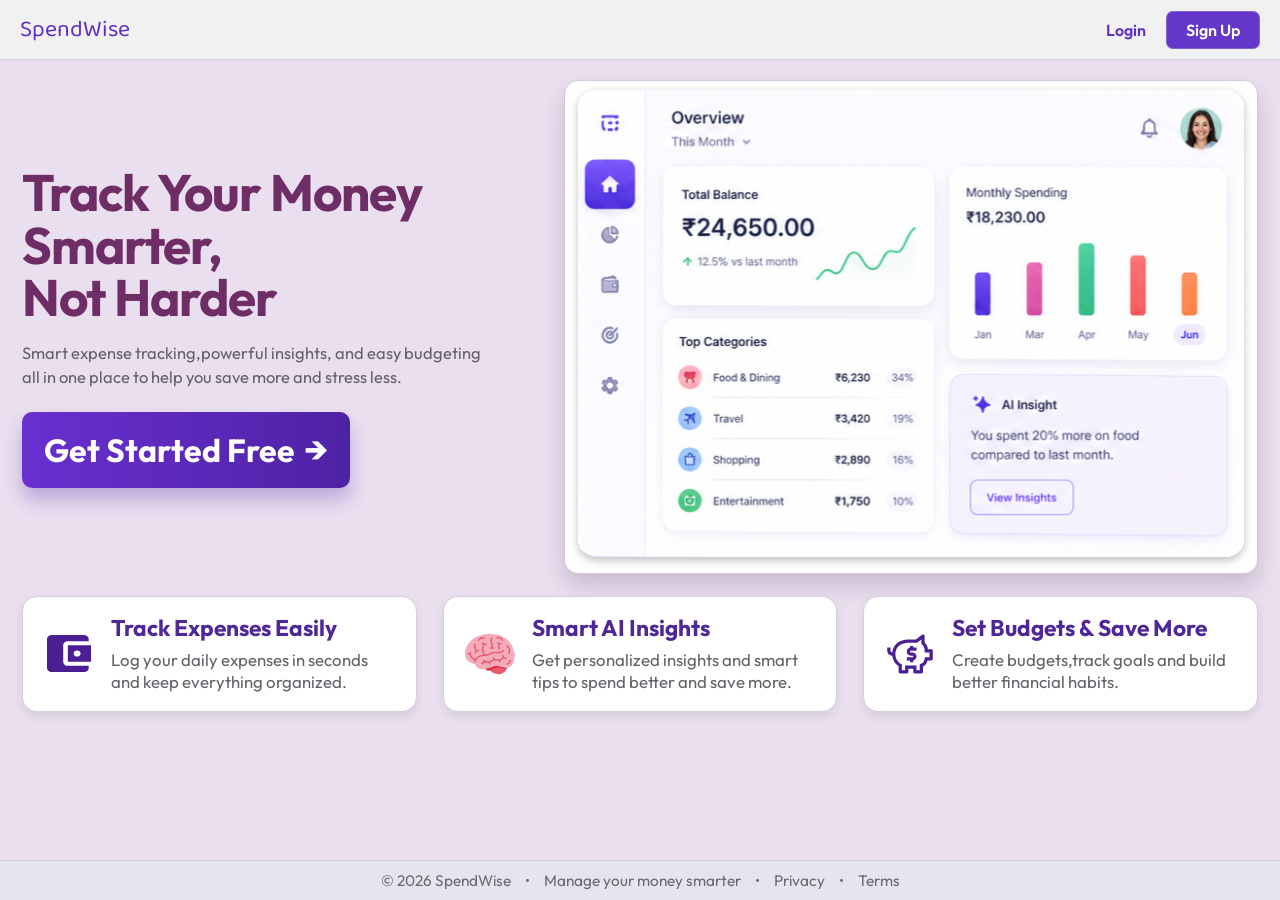
==== index.html @ 55116569 "first" ====
<!DOCTYPE html>
<html lang="en">
<head>
  <meta charset="UTF-8" />
  <meta name="viewport" content="width=device-width, initial-scale=1.0" />
  <title>SpendWise Landing</title>
  <link rel="preconnect" href="https://fonts.googleapis.com" />
  <link rel="preconnect" href="https://fonts.gstatic.com" crossorigin />
  <link href="https://fonts.googleapis.com/css2?family=Outfit:wght@400;500;600;700;800&family=Baloo+2:wght@700;800&display=swap" rel="stylesheet" />
  <link rel="stylesheet" href="styles.css" />
</head>
<body>
  <div class="page-shell">
    <header class="topbar">
      <div class="brand">SpendWise</div>
      <nav class="auth-links" aria-label="Authentication">
        <a href="login.html" class="login">Login</a>
        <a href="signup.html" class="signup">Sign Up</a>
      </nav>
    </header>

    <main>
      <section class="hero" aria-label="Hero section">
        <div class="hero-copy">
          <h1>Track Your Money Smarter,<br />Not Harder</h1>
          <p>
            Smart expense tracking,powerful insights, and easy
            budgeting all in one place to help you save more and stress less.
          </p>
          <a href="login.html" class="cta">Get Started Free <span aria-hidden="true">→</span></a>
        </div>

        <div class="hero-visual" aria-label="Dashboard preview card">
          <img
            src="assets/ChatGPT%20Image%20Apr%2026,%202026,%2012_38_25%20AM%202.svg"
            alt="Expense dashboard preview"
          />
        </div>
      </section>

      <section class="feature-row" aria-label="Core features">
        <article class="feature-card">
          <div class="icon-wrap icon-wallet">
            <img src="assets/Vector%20(2).svg" alt="Wallet icon" />
          </div>
          <div>
            <h3>Track Expenses Easily</h3>
            <p>Log your daily expenses in seconds and keep everything organized.</p>
          </div>
        </article>

        <article class="feature-card">
          <div class="icon-wrap icon-brain">
            <img src="assets/twemoji_brain.svg" alt="Brain icon" />
          </div>
          <div>
            <h3>Smart AI Insights</h3>
            <p>Get personalized insights and smart tips to spend better and save more.</p>
          </div>
        </article>

        <article class="feature-card">
          <div class="icon-wrap icon-piggy">
            <img src="assets/carbon_piggy-bank.svg" alt="Piggy bank icon" />
          </div>
          <div>
            <h3>Set Budgets &amp; Save More</h3>
            <p>Create budgets,track goals and build better financial habits.</p>
          </div>
        </article>
      </section>
    </main>

    <footer class="footer">
      <p>© 2026 SpendWise</p>
      <span>•</span>
      <p>Manage your money smarter</p>
      <span>•</span>
      <a href="#">Privacy</a>
      <span>•</span>
      <a href="#">Terms</a>
    </footer>
  </div>
</body>
</html>
---- styles.css ----
:root {
  --bg-dark: #1c1b1e;
  --shell-bg: #e9dfef;
  --card-bg: #ffffff;
  --ink-strong: #6f2d66;
  --ink-body: #655f68;
  --primary: #5520b1;
  --primary-deep: #47208f;
  --border-soft: #d6cede;
}

* {
  box-sizing: border-box;
}

html,
body {
  width: 100%;
  min-height: 100%;
}

body {
  margin: 0;
  min-height: 100vh;
  background:
    radial-gradient(circle at 20% 10%, #2a292d 0%, #1d1b1f 55%),
    linear-gradient(130deg, #2b2a2f 0%, #19181c 100%);
  font-family: "Outfit", sans-serif;
  color: var(--ink-body);
  padding: 0;
}

.page-shell {
  width: 100%;
  min-height: 100vh;
  background: var(--shell-bg);
  border: 0;
  border-radius: 0;
  box-shadow: none;
  overflow: hidden;
  animation: fade-in 560ms ease-out;
  display: flex;
  flex-direction: column;
}

.topbar {
  height: 60px;
  background: #f1f1f1;
  padding: 0 20px;
  border-bottom: 1px solid var(--border-soft);
  display: flex;
  align-items: center;
  justify-content: space-between;
}

.brand {
  font-family: "Baloo 2", system-ui;
  font-size: 1.45rem;
  color: #5e2fc8;
  line-height: 1;
}

.auth-links {
  display: flex;
  align-items: center;
  gap: 20px;
  font-weight: 600;
}

.auth-links .login {
  color: #5f30ca;
  text-decoration: none;
}

.auth-links .signup {
  color: #fff;
  background: #6436ca;
  border-radius: 7px;
  padding: 9px 20px;
  text-decoration: none;
  box-shadow: inset 0 0 0 1px rgba(255, 255, 255, 0.22);
}

main {
  padding: 20px 22px 8px;
  flex: 1;
}

.hero {
  display: grid;
  grid-template-columns: 1fr minmax(400px, 1.35fr);
  gap: 28px;
  align-items: center;
}

.hero-copy h1 {
  font-size: clamp(2rem, 4vw, 3.4rem);
  color: var(--ink-strong);
  line-height: 1.03;
  letter-spacing: -0.02em;
  margin: 0;
}

.hero-copy p {
  max-width: 460px;
  margin: 18px 0 22px;
  font-size: 1.03rem;
  line-height: 1.45;
}

.cta {
  display: inline-flex;
  align-items: center;
  gap: 10px;
  min-width: 220px;
  justify-content: center;
  padding: 18px 22px;
  border-radius: 10px;
  background: linear-gradient(90deg, #6830d0, #4f22a4);
  color: #fff;
  text-decoration: none;
  font-weight: 700;
  font-size: 2rem;
  box-shadow: 0 12px 18px rgba(82, 33, 169, 0.28);
  transition: transform 180ms ease, box-shadow 180ms ease;
}

.cta:hover {
  transform: translateY(-2px);
  box-shadow: 0 16px 24px rgba(74, 30, 152, 0.3);
}

.cta span {
  font-size: 2.15rem;
  line-height: 1;
}

.hero-visual {
  background: #fff;
  border: 1px solid #d2cadc;
  border-radius: 14px;
  padding: 4px;
  box-shadow: 0 12px 22px rgba(24, 10, 41, 0.16);
}

.hero-visual img {
  display: block;
  width: 100%;
  height: auto;
  border-radius: 10px;
}

.feature-row {
  display: grid;
  grid-template-columns: repeat(3, minmax(0, 1fr));
  gap: 26px;
  margin: 22px 0 20px;
}

.feature-card {
  background: var(--card-bg);
  border: 1px solid #d7cedf;
  border-radius: 15px;
  padding: 18px;
  box-shadow: 0 5px 10px rgba(14, 6, 25, 0.08);
  display: grid;
  grid-template-columns: auto 1fr;
  gap: 14px;
  align-items: center;
}

.icon-wrap {
  width: 56px;
  height: 56px;
  display: grid;
  place-items: center;
}

.icon-wallet img {
  width: 44px;
}

.icon-brain img {
  width: 52px;
}

.icon-piggy img {
  width: 52px;
}

.feature-card h3 {
  margin: 0 0 8px;
  color: #4f2798;
  font-size: 1.42rem;
  line-height: 1.15;
}

.feature-card p {
  margin: 0;
  font-size: 1.05rem;
  line-height: 1.3;
}

.footer {
  border-top: 1px solid var(--border-soft);
  background: #e5e6ed;
  color: #6c6974;
  display: flex;
  justify-content: center;
  align-items: center;
  gap: 14px;
  flex-wrap: wrap;
  padding: 10px 16px;
  font-size: 0.96rem;
}

.footer p {
  margin: 0;
}

.footer a {
  color: inherit;
  text-decoration: none;
}

@keyframes fade-in {
  from {
    transform: translateY(8px);
    opacity: 0;
  }

  to {
    transform: translateY(0);
    opacity: 1;
  }
}

@media (max-width: 1120px) {
  .hero {
    grid-template-columns: 1fr;
    gap: 20px;
  }

  .hero-copy p {
    max-width: none;
  }

  .hero-visual {
    max-width: 820px;
  }

  .feature-row {
    grid-template-columns: 1fr;
  }
}

@media (max-width: 620px) {
  .topbar {
    padding: 0 12px;
  }

  .auth-links {
    gap: 10px;
  }

  .auth-links .signup {
    padding: 8px 14px;
  }

  main {
    padding: 16px 14px 6px;
  }

  .cta {
    width: 100%;
    font-size: 1.65rem;
    padding: 16px;
  }

  .feature-card {
    padding: 14px;
  }

  .feature-card h3 {
    font-size: 1.25rem;
  }

  .feature-card p {
    font-size: 0.98rem;
  }

  .footer {
    gap: 8px;
    font-size: 0.85rem;
    padding: 8px 10px;
  }
}
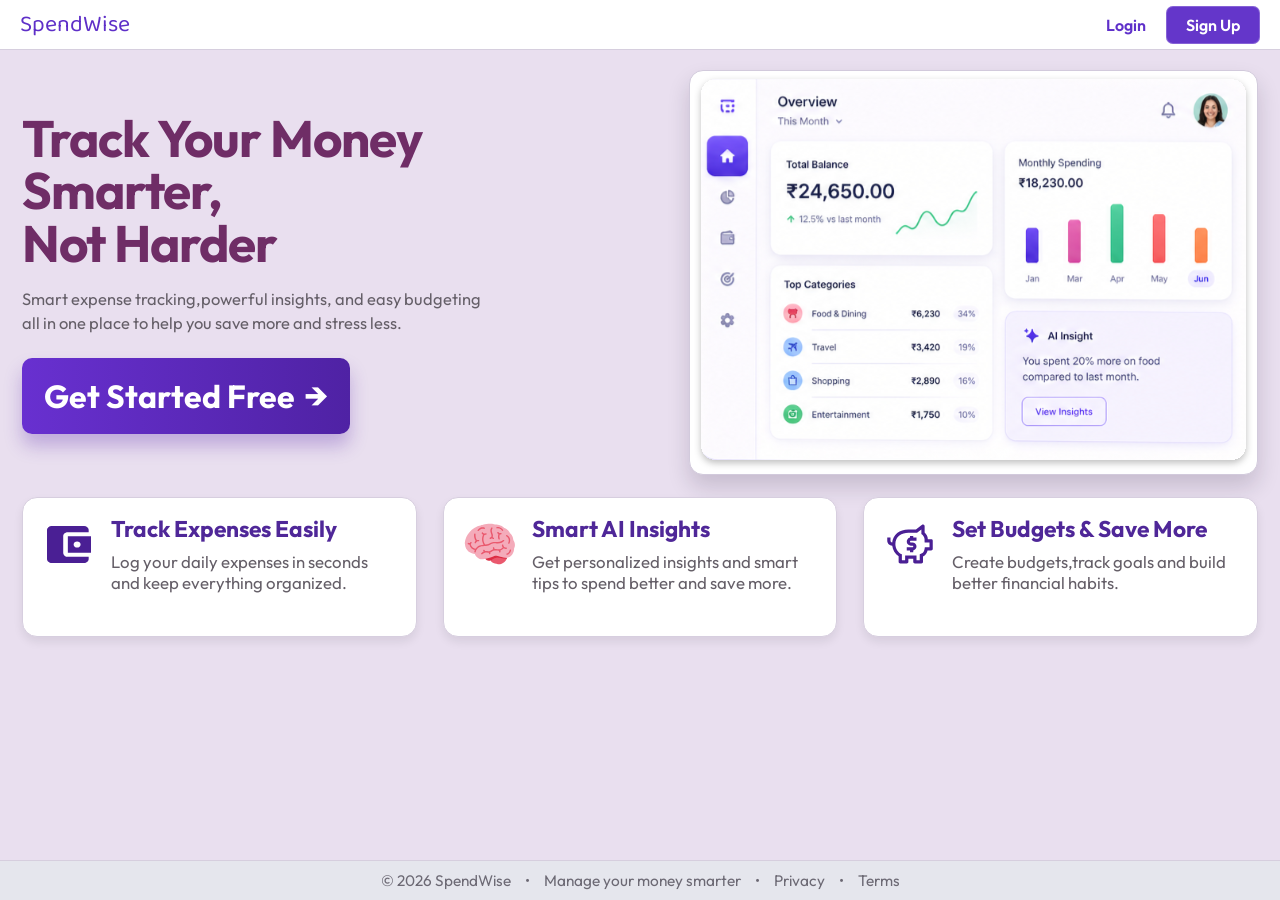
==== commit ed62ad90: "changes made Co-authored-by: Copilot <copilot@github.com>" ====
--- a/index.html
+++ b/index.html
@@ -14,7 +14,7 @@
     <header class="topbar">
       <div class="brand">SpendWise</div>
       <nav class="auth-links" aria-label="Authentication">
-        <a href="login.html" class="login">Login</a>
+        <a href="login.html" class="login js-open-login">Login</a>
         <a href="signup.html" class="signup">Sign Up</a>
       </nav>
     </header>
@@ -27,7 +27,7 @@
             Smart expense tracking,powerful insights, and easy
             budgeting all in one place to help you save more and stress less.
           </p>
-          <a href="login.html" class="cta">Get Started Free <span aria-hidden="true">→</span></a>
+          <a href="login.html" class="cta js-open-login">Get Started Free <span aria-hidden="true">→</span></a>
         </div>
 
         <div class="hero-visual" aria-label="Dashboard preview card">
@@ -81,5 +81,118 @@
       <a href="#">Terms</a>
     </footer>
   </div>
+
+  <div class="login-popup" id="loginPopup" aria-hidden="true">
+    <div class="login-popup-backdrop" data-close-popup></div>
+
+    <section class="login-popup-modal" role="dialog" aria-modal="true" aria-labelledby="loginPopupTitle">
+      <button type="button" class="close-btn" aria-label="Close" data-close-popup>x</button>
+
+      <article class="intro-panel">
+        <div class="intro-shape" aria-hidden="true"></div>
+        <p class="mini-brand"><span class="brand-dot"></span>SpendWise</p>
+
+        <h1>Welcome to<br /><span>SpendWise</span>.</h1>
+
+        <p class="intro-text">
+          Track your expenses, manage your budget,
+          and achieve your financial goals with ease.
+        </p>
+
+        <ul class="benefit-list">
+          <li>
+            <strong>Track Expenses</strong>
+            <small>Monitor every spending in real time.</small>
+          </li>
+          <li>
+            <strong>Smart Insights</strong>
+            <small>Get AI powered tips to spend better.</small>
+          </li>
+          <li>
+            <strong>Save More</strong>
+            <small>Set budgets and improve your saving goals.</small>
+          </li>
+        </ul>
+
+        <div class="preview-card" aria-hidden="true">
+          <img src="assets/ChatGPT%20Image%20Apr%2026,%202026,%2012_38_25%20AM%202.svg" alt="Dashboard preview" />
+        </div>
+      </article>
+
+      <article class="form-panel">
+        <h2 id="loginPopupTitle">LOGIN</h2>
+
+        <form class="login-form" action="#" method="post">
+          <label for="popup-email">Email</label>
+          <input id="popup-email" name="email" type="email" placeholder="abc@gmail.com" required />
+
+          <label for="popup-password">Password</label>
+          <div class="password-wrap">
+            <input id="popup-password" name="password" type="password" placeholder="********" required />
+            <button type="button" class="password-toggle" aria-label="Toggle password">o</button>
+          </div>
+
+          <a href="#" class="forgot-link">Forgot Password?</a>
+
+          <button type="submit" class="login-btn">LOGIN</button>
+        </form>
+
+        <p class="signup-text">
+          Not a user? <a href="signup.html">Sign Up Now</a>
+        </p>
+      </article>
+    </section>
+  </div>
+
+  <script>
+    (function () {
+      var popup = document.getElementById("loginPopup");
+      var openButtons = document.querySelectorAll(".js-open-login");
+      var closeButtons = document.querySelectorAll("[data-close-popup]");
+      var passwordToggle = popup ? popup.querySelector(".password-toggle") : null;
+      var passwordInput = popup ? popup.querySelector("#popup-password") : null;
+
+      if (!popup) {
+        return;
+      }
+
+      function openPopup() {
+        popup.classList.add("is-open");
+        popup.setAttribute("aria-hidden", "false");
+        document.body.classList.add("modal-open");
+      }
+
+      function closePopup() {
+        popup.classList.remove("is-open");
+        popup.setAttribute("aria-hidden", "true");
+        document.body.classList.remove("modal-open");
+      }
+
+      openButtons.forEach(function (btn) {
+        btn.addEventListener("click", function (event) {
+          event.preventDefault();
+          openPopup();
+        });
+      });
+
+      closeButtons.forEach(function (btn) {
+        btn.addEventListener("click", closePopup);
+      });
+
+      document.addEventListener("keydown", function (event) {
+        if (event.key === "Escape" && popup.classList.contains("is-open")) {
+          closePopup();
+        }
+      });
+
+      if (passwordToggle && passwordInput) {
+        passwordToggle.addEventListener("click", function () {
+          var isPassword = passwordInput.type === "password";
+          passwordInput.type = isPassword ? "text" : "password";
+          passwordToggle.textContent = isPassword ? "-" : "o";
+        });
+      }
+    })();
+  </script>
 </body>
 </html>
--- a/styles.css
+++ b/styles.css
@@ -16,23 +16,24 @@
 html,
 body {
   width: 100%;
-  min-height: 100%;
+  height: 100%;
 }
 
 body {
   margin: 0;
-  min-height: 100vh;
+  height: 100vh;
   background:
     radial-gradient(circle at 20% 10%, #2a292d 0%, #1d1b1f 55%),
     linear-gradient(130deg, #2b2a2f 0%, #19181c 100%);
   font-family: "Outfit", sans-serif;
   color: var(--ink-body);
   padding: 0;
+  overflow: hidden;
 }
 
 .page-shell {
   width: 100%;
-  min-height: 100vh;
+  height: 100dvh;
   background: var(--shell-bg);
   border: 0;
   border-radius: 0;
@@ -44,8 +45,8 @@
 }
 
 .topbar {
-  height: 60px;
-  background: #f1f1f1;
+  height: 50px;
+  background: #fff;
   padding: 0 20px;
   border-bottom: 1px solid var(--border-soft);
   display: flex;
@@ -84,6 +85,8 @@
 main {
   padding: 20px 22px 8px;
   flex: 1;
+  min-height: 0;
+  overflow: auto;
 }
 
 .hero {
@@ -136,6 +139,8 @@
 }
 
 .hero-visual {
+  max-width: 82%;
+  justify-self: end;
   background: #fff;
   border: 1px solid #d2cadc;
   border-radius: 14px;
@@ -166,7 +171,8 @@
   display: grid;
   grid-template-columns: auto 1fr;
   gap: 14px;
-  align-items: center;
+  align-items: stretch;
+  min-height: 140px;
 }
 
 .icon-wrap {
@@ -295,3 +301,309 @@
     padding: 8px 10px;
   }
 }
+
+body.modal-open .page-shell {
+  filter: blur(6px) saturate(0.95) brightness(0.9);
+  transform: scale(1.01);
+  transform-origin: center;
+  pointer-events: none;
+  user-select: none;
+}
+
+.login-popup {
+  position: fixed;
+  inset: 0;
+  display: none;
+  align-items: center;
+  justify-content: center;
+  padding: 24px;
+  z-index: 1000;
+}
+
+.login-popup.is-open {
+  display: flex;
+}
+
+.login-popup-backdrop {
+  position: absolute;
+  inset: 0;
+  background: rgba(236, 229, 245, 0.42);
+}
+
+.login-popup-modal {
+  width: min(900px, 100%);
+  position: relative;
+  z-index: 2;
+  display: grid;
+  grid-template-columns: 1fr 1fr;
+  gap: 18px;
+  padding: 22px;
+  border-radius: 12px;
+  border: 1px solid #c8b1e1;
+  background: #cfb7e8;
+  box-shadow: 0 24px 48px rgba(49, 25, 95, 0.2);
+}
+
+.close-btn {
+  position: absolute;
+  top: 8px;
+  right: 10px;
+  width: 22px;
+  height: 22px;
+  border-radius: 50%;
+  display: grid;
+  place-items: center;
+  text-decoration: none;
+  border: 0;
+  background: #8b57d7;
+  color: #ffffff;
+  font-weight: 700;
+  font-size: 12px;
+  line-height: 1;
+  cursor: pointer;
+}
+
+.intro-panel {
+  border-radius: 10px;
+  border: 1px solid #d8c8e9;
+  background: linear-gradient(160deg, #f2ebfb 0%, #e8dff4 100%);
+  padding: 16px;
+  overflow: hidden;
+  position: relative;
+}
+
+.intro-shape {
+  position: absolute;
+  width: 220px;
+  height: 220px;
+  top: -110px;
+  right: -70px;
+  border-radius: 50%;
+  background: rgba(195, 171, 229, 0.32);
+}
+
+.mini-brand {
+  margin: 0;
+  display: inline-flex;
+  align-items: center;
+  gap: 6px;
+  font-size: 12px;
+  font-weight: 700;
+  color: #2f2850;
+}
+
+.brand-dot {
+  width: 10px;
+  height: 10px;
+  border-radius: 50%;
+  background: #8a5cd6;
+}
+
+.intro-panel h1 {
+  margin: 10px 0 8px;
+  font-size: 2rem;
+  line-height: 1.06;
+  letter-spacing: -0.01em;
+  color: #2f2850;
+}
+
+.intro-panel h1 span {
+  color: #6632cc;
+}
+
+.intro-text {
+  margin: 0;
+  color: #7a6f8c;
+  font-size: 0.9rem;
+  line-height: 1.45;
+}
+
+.benefit-list {
+  list-style: none;
+  padding: 0;
+  margin: 16px 0 0;
+  display: grid;
+  gap: 10px;
+}
+
+.benefit-list li {
+  position: relative;
+  padding-left: 16px;
+  display: grid;
+  gap: 2px;
+}
+
+.benefit-list li::before {
+  content: "";
+  position: absolute;
+  left: 0;
+  top: 5px;
+  width: 8px;
+  height: 8px;
+  border-radius: 50%;
+  background: #8f69d3;
+}
+
+.benefit-list strong {
+  font-size: 0.85rem;
+  color: #2f2850;
+}
+
+.benefit-list small {
+  color: #786d89;
+  font-size: 0.75rem;
+}
+
+.preview-card {
+  margin-top: 16px;
+  border-radius: 10px;
+  overflow: hidden;
+  border: 1px solid #d8c9e9;
+  background: #ffffff;
+  box-shadow: 0 8px 16px rgba(63, 42, 95, 0.12);
+}
+
+.preview-card img {
+  display: block;
+  width: 100%;
+  height: auto;
+}
+
+.form-panel {
+  border-radius: 10px;
+  border: 1px solid #ddcfee;
+  background: #eee8f4;
+  padding: 18px 20px;
+  display: flex;
+  flex-direction: column;
+  justify-content: center;
+}
+
+.form-panel h2 {
+  margin: 0 0 14px;
+  padding: 8px;
+  border-radius: 8px;
+  background: #f3f0f8;
+  text-align: center;
+  font-size: 2rem;
+  letter-spacing: 0.02em;
+  color: #2f2850;
+}
+
+.login-form {
+  display: grid;
+  gap: 8px;
+}
+
+.login-form label {
+  color: #2d8b6c;
+  font-size: 1.08rem;
+  font-weight: 700;
+}
+
+.login-form input {
+  height: 42px;
+  border-radius: 6px;
+  border: 1px solid #997bc7;
+  background: #f4f1f8;
+  padding: 0 12px;
+  font-family: inherit;
+  color: #382f53;
+  outline: none;
+}
+
+.login-form input:focus {
+  border-color: #6e49b3;
+  box-shadow: 0 0 0 3px rgba(110, 73, 179, 0.14);
+}
+
+.password-wrap {
+  position: relative;
+}
+
+.password-toggle {
+  position: absolute;
+  right: 8px;
+  top: 50%;
+  transform: translateY(-50%);
+  border: 0;
+  background: transparent;
+  color: #8c6bcf;
+  cursor: pointer;
+  font-size: 14px;
+}
+
+.forgot-link {
+  margin-bottom: 20px;
+  text-decoration: none;
+  font-size: 0.82rem;
+  color: #342b54;
+}
+
+.login-btn {
+  width: min(190px, 100%);
+  justify-self: center;
+  height: 38px;
+  border: 0;
+  border-radius: 6px;
+  background: linear-gradient(180deg, #9ad9c8 0%, #89d1bd 100%);
+  color: #241d3d;
+  font-family: inherit;
+  font-weight: 800;
+  letter-spacing: 0.02em;
+  cursor: pointer;
+  box-shadow: 0 8px 14px rgba(80, 130, 116, 0.2);
+}
+
+.signup-text {
+  margin: 8px 0 0;
+  text-align: center;
+  font-size: 0.85rem;
+  color: #2f2850;
+}
+
+.signup-text a {
+  text-decoration: none;
+  color: #00a884;
+  font-weight: 700;
+}
+
+@media (max-width: 900px) {
+  .login-popup-modal {
+    grid-template-columns: 1fr;
+    max-width: 560px;
+  }
+
+  .intro-panel h1,
+  .form-panel h2 {
+    font-size: 1.8rem;
+  }
+}
+
+@media (max-width: 560px) {
+  .login-popup {
+    padding: 12px;
+  }
+
+  .login-popup-modal {
+    padding: 14px;
+    gap: 12px;
+  }
+
+  .intro-panel,
+  .form-panel {
+    padding: 14px;
+  }
+
+  .intro-panel h1 {
+    font-size: 1.5rem;
+  }
+
+  .form-panel h2 {
+    font-size: 1.55rem;
+  }
+
+  .login-form label {
+    font-size: 1rem;
+  }
+}
